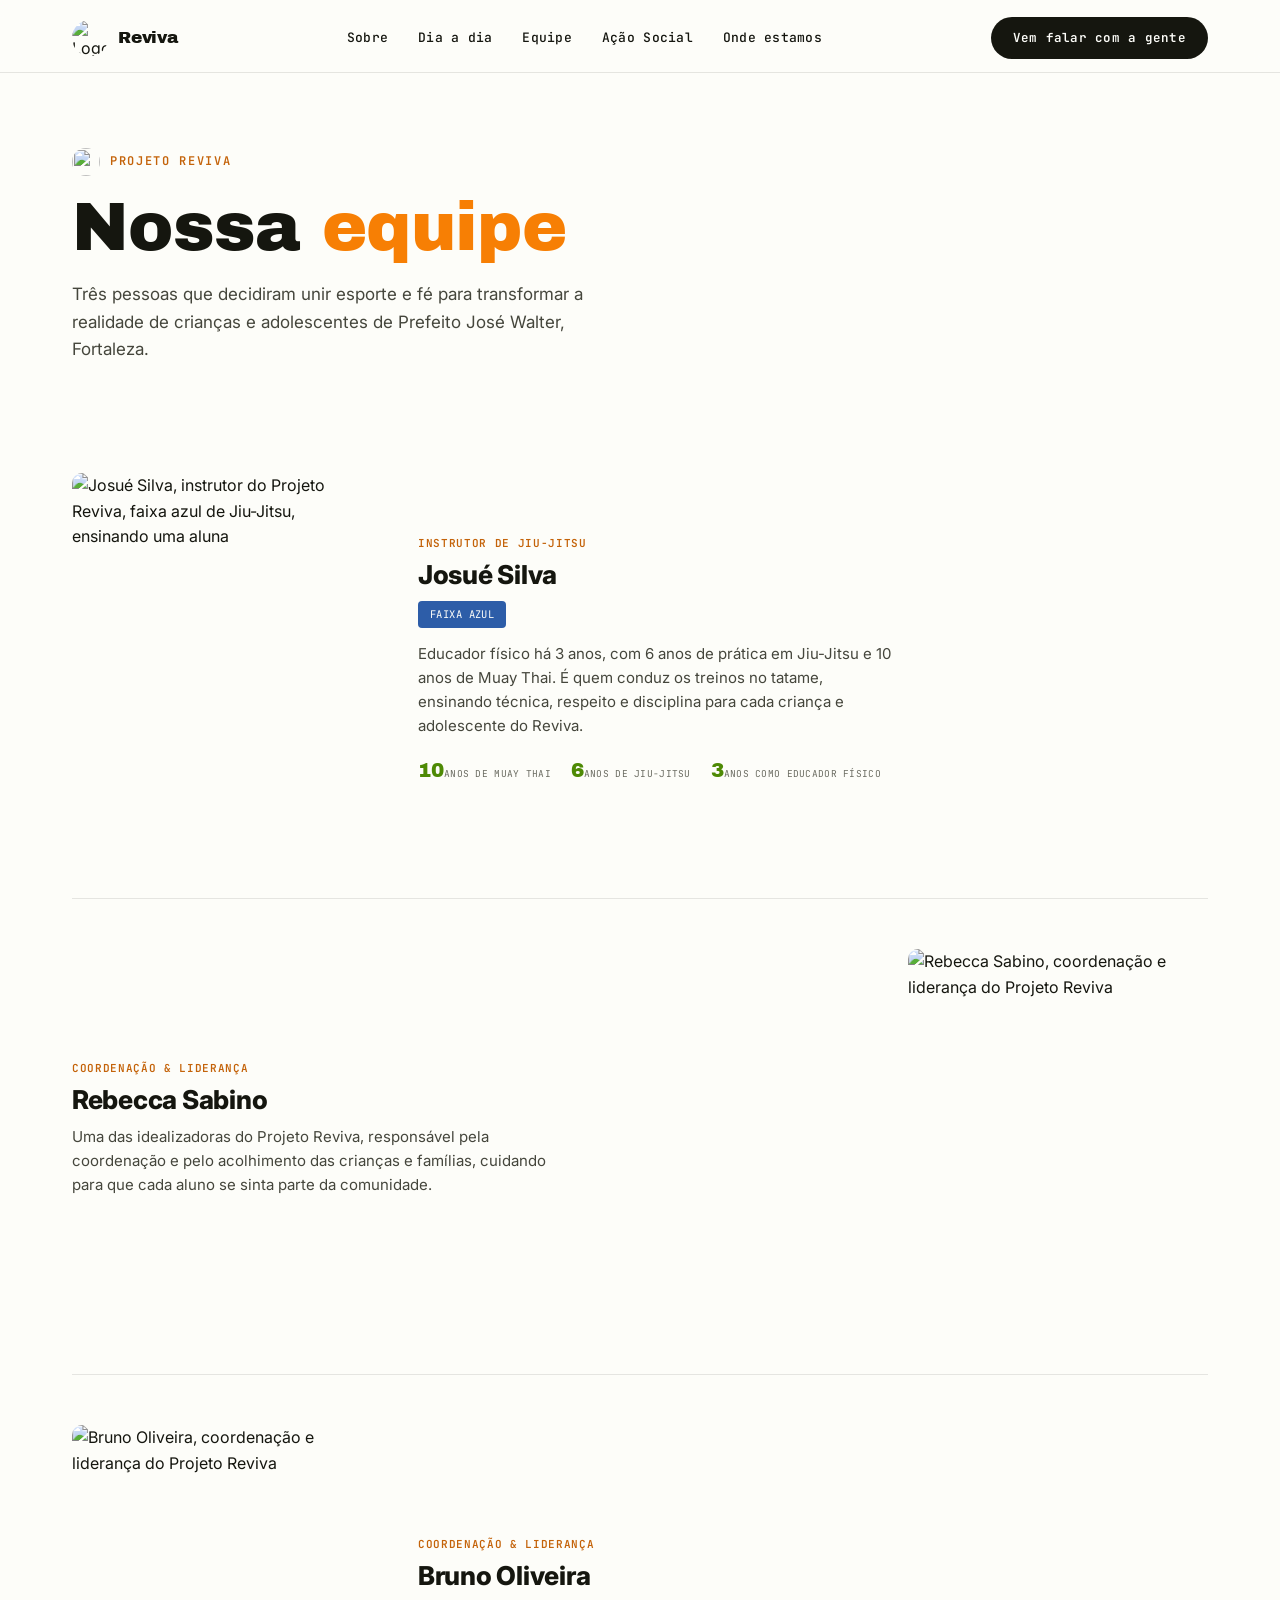
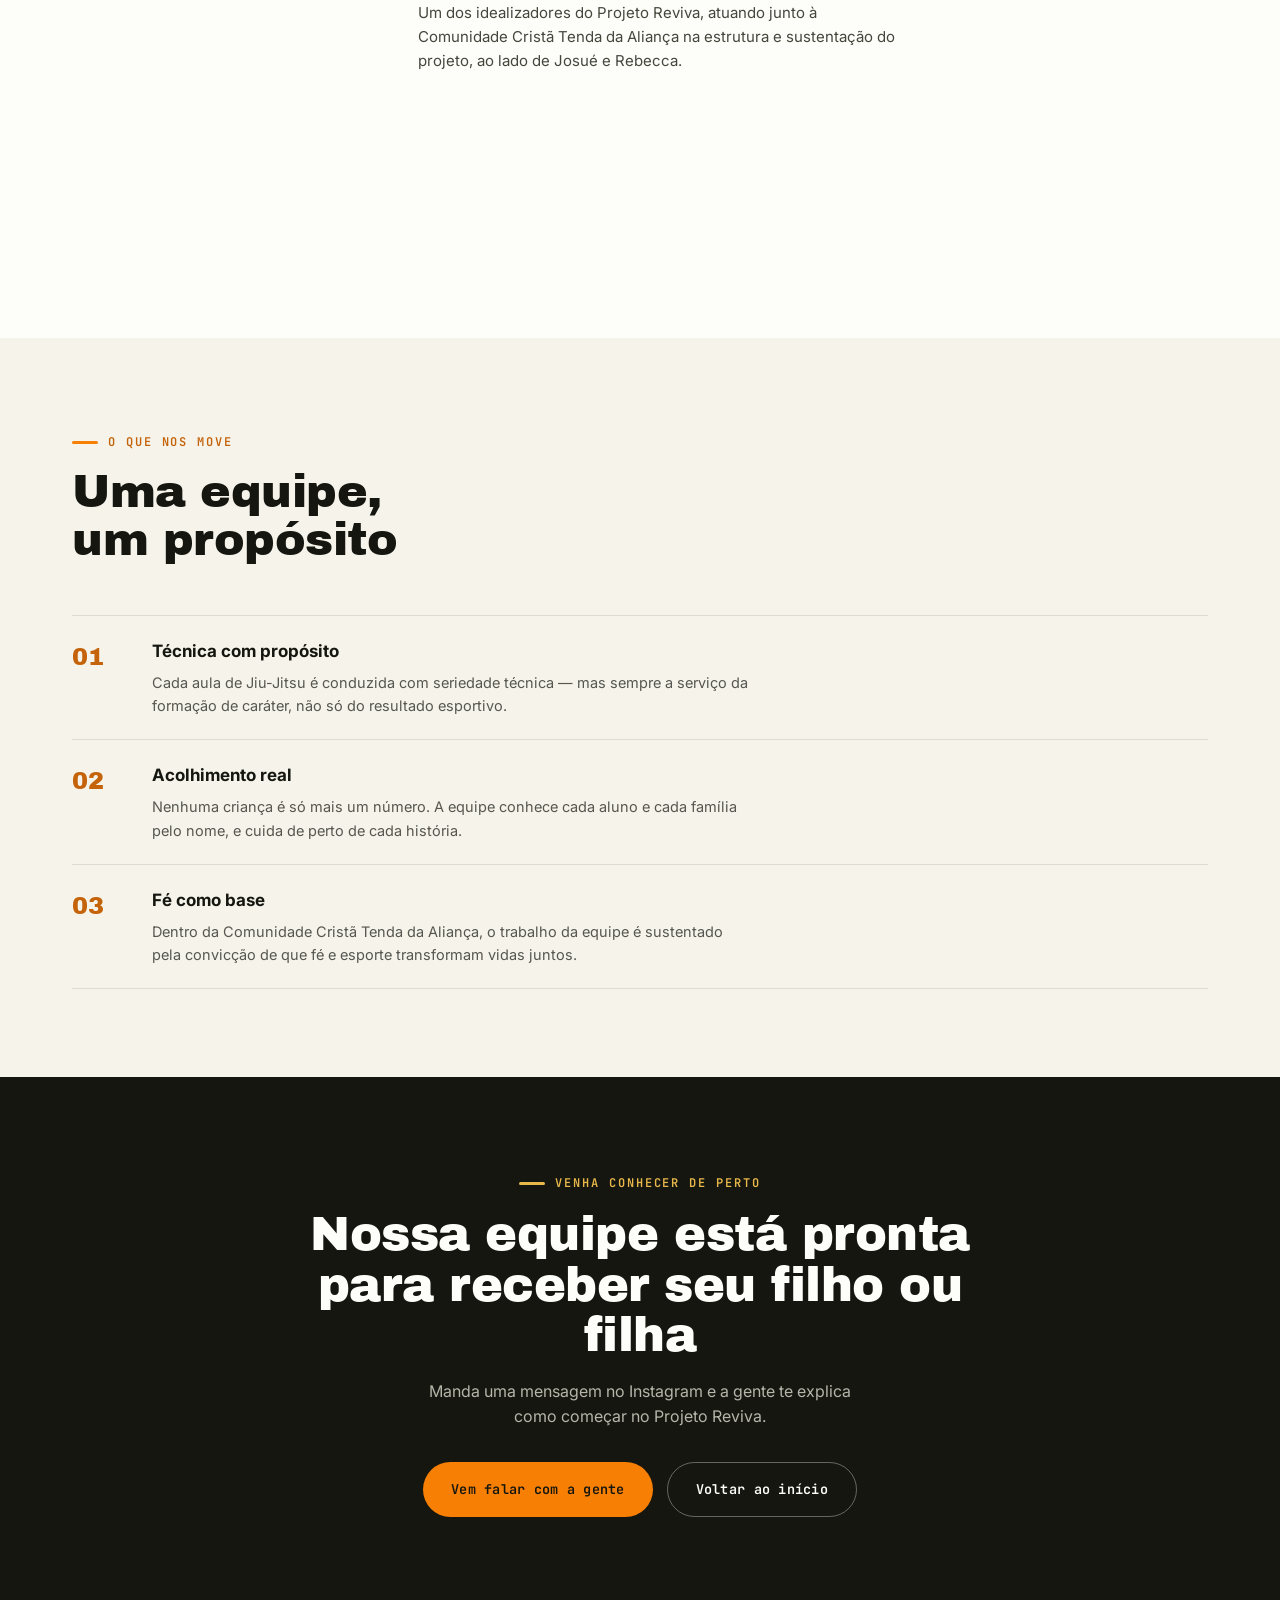
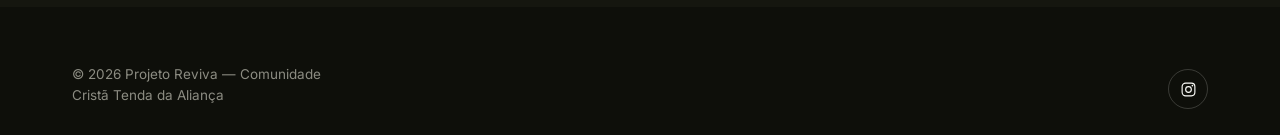
==== equipe.html @ ad14e655 "Projeto Reviva - Primeiro commit do projeto." ====
<!DOCTYPE html>
<html lang="pt-BR">
<head>
<meta charset="UTF-8">
<meta name="viewport" content="width=device-width, initial-scale=1.0">
<title>Nossa Equipe — Projeto Reviva</title>
<meta name="description" content="Conheça quem lidera o Projeto Reviva: Josué Silva, Rebecca Sabino e Bruno Oliveira, formando crianças e adolescentes através do Jiu-Jitsu e da fé em Fortaleza.">

<meta property="og:type" content="website">
<meta property="og:title" content="Nossa Equipe — Projeto Reviva">
<meta property="og:description" content="Conheça quem lidera o Projeto Reviva em Fortaleza.">
<meta property="og:image" content="img/lideres-conversando.jpg">
<meta property="og:locale" content="pt_BR">
<meta name="twitter:card" content="summary_large_image">
<meta name="twitter:title" content="Nossa Equipe — Projeto Reviva">
<meta name="twitter:image" content="img/lideres-conversando.jpg">

<link rel="icon" type="image/png" href="img/logo-reviva-small.png">
<link rel="canonical" href="https://projetoreviva.vercel.app/equipe.html">
<link rel="preconnect" href="https://fonts.googleapis.com">
<link rel="preconnect" href="https://fonts.gstatic.com" crossorigin>
<link href="https://fonts.googleapis.com/css2?family=Archivo+Black&family=Inter:wght@400;500;600;700;800;900&family=JetBrains+Mono:wght@400;500;600&display=swap" rel="stylesheet">
<link rel="stylesheet" href="style.css">
<link rel="stylesheet" href="equipe.css">
</head>
<body>

<div class="belt-progress" id="beltProgress"></div>

<header>
  <div class="header-inner wrap">
    <div class="logo">
      <img src="img/logo-reviva-small.png" alt="Logo Projeto Reviva">
      <span class="logo-text">Reviva</span>
    </div>
    <nav class="desktop-nav">
      <a href="index.html#sobre">Sobre</a>
      <a href="index.html#dia-a-dia">Dia a dia</a>
      <a href="equipe.html">Equipe</a>
      <a href="index.html#acao-social">Ação Social</a>
      <a href="index.html#local">Onde estamos</a>
    </nav>
    <a class="header-cta desktop-only" href="https://www.instagram.com/projetorevivaoficial" target="_blank" rel="noopener">Vem falar com a gente</a>
    <button class="menu-toggle" id="menuToggle" aria-label="Abrir menu" aria-expanded="false" aria-controls="mobileMenu">
      <svg class="icon-open" viewBox="0 0 24 24" fill="none"><path d="M4 7h16M4 12h16M4 17h16" stroke="#15160F" stroke-width="2" stroke-linecap="round"/></svg>
      <svg class="icon-close" viewBox="0 0 24 24" fill="none"><path d="M6 6l12 12M18 6L6 18" stroke="#15160F" stroke-width="2" stroke-linecap="round"/></svg>
    </button>
  </div>
</header>

<div class="mobile-menu" id="mobileMenu">
  <nav>
    <a href="index.html#sobre" class="mm-link">Sobre</a>
    <a href="index.html#dia-a-dia" class="mm-link">Dia a dia</a>
    <a href="equipe.html" class="mm-link">Equipe</a>
    <a href="index.html#acao-social" class="mm-link">Ação Social</a>
    <a href="index.html#local" class="mm-link">Onde estamos</a>
  </nav>
  <a href="https://www.instagram.com/projetorevivaoficial" target="_blank" rel="noopener" class="btn btn-primary">Vem falar com a gente</a>
  <p class="mobile-menu-footer mt-32">Comunidade Cristã Tenda da Aliança<br>Fortaleza · CE</p>
</div>

<a href="https://www.instagram.com/projetorevivaoficial" target="_blank" rel="noopener" class="floating-cta" id="floatingCta">
  Fala com a gente →
</a>

<main>

  <section class="hero">
    <div class="wrap">
      <div class="hero-inner reveal">
        <div class="hero-kicker">
          <img src="img/logo-reviva-small.png" alt="">
          <span>Projeto Reviva</span>
        </div>
        <h1 class="hero-title">Nossa <span class="accent">equipe</span></h1>
        <p class="hero-sub">Três pessoas que decidiram unir esporte e fé para transformar a realidade de crianças e adolescentes de Prefeito José Walter, Fortaleza.</p>
      </div>
    </div>
  </section>

  <section class="pt-0">
    <div class="wrap">

      <div class="lider reveal">
        <div class="lider-photo">
          <picture><source srcset="img/foto-tecnica.webp" type="image/webp"><img src="img/foto-tecnica.jpg" alt="Josué Silva, instrutor do Projeto Reviva, faixa azul de Jiu-Jitsu, ensinando uma aluna"></picture>
        </div>
        <div>
          <div class="lider-role">Instrutor de Jiu-Jitsu</div>
          <h3 class="lider-name">Josué Silva</h3>
          <span class="lider-belt">Faixa Azul</span>
          <p class="bio">Educador físico há 3 anos, com 6 anos de prática em Jiu-Jitsu e 10 anos de Muay Thai. É quem conduz os treinos no tatame, ensinando técnica, respeito e disciplina para cada criança e adolescente do Reviva.</p>
          <div class="lider-facts">
            <div class="lider-fact"><span class="n">10</span><span class="l">Anos de Muay Thai</span></div>
            <div class="lider-fact"><span class="n">6</span><span class="l">Anos de Jiu-Jitsu</span></div>
            <div class="lider-fact"><span class="n">3</span><span class="l">Anos como educador físico</span></div>
          </div>
        </div>
      </div>

      <div class="lider reveal">
        <div class="lider-photo">
          <picture><source srcset="img/rebecca-sabino.webp" type="image/webp"><img src="img/rebecca-sabino.jpg" alt="Rebecca Sabino, coordenação e liderança do Projeto Reviva"></picture>
        </div>
        <div>
          <div class="lider-role">Coordenação &amp; Liderança</div>
          <h3 class="lider-name">Rebecca Sabino</h3>
          <p class="bio">Uma das idealizadoras do Projeto Reviva, responsável pela coordenação e pelo acolhimento das crianças e famílias, cuidando para que cada aluno se sinta parte da comunidade.</p>
        </div>
      </div>

      <div class="lider reveal">
        <div class="lider-photo">
          <picture><source srcset="img/bruno-oliveira.webp" type="image/webp"><img src="img/bruno-oliveira.jpg" alt="Bruno Oliveira, coordenação e liderança do Projeto Reviva"></picture>
        </div>
        <div>
          <div class="lider-role">Coordenação &amp; Liderança</div>
          <h3 class="lider-name">Bruno Oliveira</h3>
          <p class="bio">Um dos idealizadores do Projeto Reviva, atuando junto à Comunidade Cristã Tenda da Aliança na estrutura e sustentação do projeto, ao lado de Josué e Rebecca.</p>
        </div>
      </div>

    </div>
  </section>

  <section class="valores">
    <div class="wrap">
      <div class="section-head reveal">
        <span class="eyebrow">O que nos move</span>
        <h2 class="section-title">Uma equipe,<br>um propósito</h2>
      </div>
      <div class="valores-grid reveal">
        <div class="valor-row">
          <div class="num">01</div>
          <div><h4>Técnica com propósito</h4><p>Cada aula de Jiu-Jitsu é conduzida com seriedade técnica — mas sempre a serviço da formação de caráter, não só do resultado esportivo.</p></div>
        </div>
        <div class="valor-row">
          <div class="num">02</div>
          <div><h4>Acolhimento real</h4><p>Nenhuma criança é só mais um número. A equipe conhece cada aluno e cada família pelo nome, e cuida de perto de cada história.</p></div>
        </div>
        <div class="valor-row">
          <div class="num">03</div>
          <div><h4>Fé como base</h4><p>Dentro da Comunidade Cristã Tenda da Aliança, o trabalho da equipe é sustentado pela convicção de que fé e esporte transformam vidas juntos.</p></div>
        </div>
      </div>
    </div>
  </section>

  <section class="cta-final">
    <div class="wrap">
      <span class="eyebrow on-dark">Venha conhecer de perto</span>
      <h2>Nossa equipe está pronta para receber seu filho ou filha</h2>
      <p class="sub">Manda uma mensagem no Instagram e a gente te explica como começar no Projeto Reviva.</p>
      <div class="cta-final-actions">
        <a href="https://www.instagram.com/projetorevivaoficial" target="_blank" rel="noopener" class="btn btn-primary">Vem falar com a gente</a>
        <a href="index.html" class="btn btn-outline-light">Voltar ao início</a>
      </div>
    </div>
  </section>

</main>

<footer>
  <div class="wrap footer-inner">
    <p class="desc">© 2026 Projeto Reviva — Comunidade Cristã Tenda da Aliança</p>
    <div class="social-row">
      <a href="https://www.instagram.com/projetorevivaoficial" target="_blank" rel="noopener" aria-label="Instagram do Projeto Reviva">
        <svg viewBox="0 0 24 24" fill="none"><rect x="3" y="3" width="18" height="18" rx="5" stroke="#FDFDF9" stroke-width="1.6"/><circle cx="12" cy="12" r="4" stroke="#FDFDF9" stroke-width="1.6"/><circle cx="17.5" cy="6.5" r="1.2" fill="#FDFDF9"/></svg>
      </a>
    </div>
  </div>
</footer>

<script src="app.js"></script>
</body>
</html>
---- style.css ----
/* ===================================================================
   Projeto Reviva — Stylesheet compartilhado
   Usado por: index.html, equipe.html
   =================================================================== */

:root {
  --ink: #15160F;
  --ink-soft: #2A2B23;
  --paper: #FDFDF9;
  --paper-warm: #F6F3EA;
  --orange: #F77F04;
  --orange-deep: #C4630A;
  --green: #78BF0A;
  --green-deep: #4E8A05;
  --gold: #E8B84B;
  --line: rgba(21,22,15,0.1);

  --display: 'Archivo Black', 'Inter', sans-serif;
  --body: 'Inter', -apple-system, sans-serif;
  --mono: 'JetBrains Mono', monospace;
}

* { margin: 0; padding: 0; box-sizing: border-box; }
html { scroll-behavior: smooth; }
body {
  background: var(--paper);
  color: var(--ink);
  font-family: var(--body);
  line-height: 1.6;
  overflow-x: hidden;
  -webkit-font-smoothing: antialiased;
}
img, svg, picture { display: block; max-width: 100%; }
picture img { width: 100%; height: 100%; }
a { color: inherit; text-decoration: none; }
.wrap { max-width: 1200px; margin: 0 auto; padding: 0 32px; }
@media (max-width: 640px) { .wrap { padding: 0 20px; } }
@media (prefers-reduced-motion: reduce) { * { animation: none !important; transition: none !important; } }
body.menu-open { overflow: hidden; }

::selection { background: var(--orange); color: var(--paper); }

.eyebrow {
  font-family: var(--mono); font-size: 12px; letter-spacing: 0.16em; text-transform: uppercase;
  color: var(--orange-deep); font-weight: 600; display: inline-flex; align-items: center; gap: 10px;
}
.eyebrow::before { content: ''; width: 26px; height: 3px; background: var(--orange); display: inline-block; border-radius: 2px; }
.eyebrow.on-dark { color: var(--gold); }
.eyebrow.on-dark::before { background: var(--gold); }

h1, h2, h3 { font-family: var(--display); font-weight: 400; letter-spacing: -0.01em; line-height: 1.05; }

/* ================= FAIXA PROGRESS BAR (signature) ================= */
.belt-progress {
  position: fixed; top: 0; left: 0; height: 4px; z-index: 200;
  background: linear-gradient(90deg, #EDEDE8 0%, #9C9C94 20%, var(--gold) 45%, var(--orange) 70%, var(--green) 100%);
  width: 100%;
  transform-origin: left;
  transform: scaleX(0);
}

/* ================= HEADER ================= */
header {
  position: fixed; top: 4px; left: 0; right: 0; z-index: 100;
  background: rgba(253, 253, 249, 0.85);
  backdrop-filter: blur(12px) saturate(1.4);
  border-bottom: 1px solid var(--line);
}
.header-inner { max-width: 1200px; margin: 0 auto; padding: 13px 32px; display: flex; align-items: center; justify-content: space-between; }
@media (max-width: 640px) { .header-inner { padding: 12px 20px; } }
.logo { display: flex; align-items: center; gap: 10px; }
.logo img { width: 36px; height: 36px; border-radius: 50%; }
.logo-text { font-family: var(--display); font-size: 17px; letter-spacing: -0.01em; }
nav.desktop-nav { display: flex; gap: 30px; font-family: var(--mono); font-size: 13px; letter-spacing: 0.02em; }
nav.desktop-nav a { position: relative; padding: 4px 0; font-weight: 500; }
nav.desktop-nav a::after { content: ''; position: absolute; bottom: 0; left: 0; width: 0%; height: 2px; background: var(--orange); transition: width 0.25s ease; }
nav.desktop-nav a:hover::after { width: 100%; }
.header-cta {
  background: var(--ink); color: var(--paper); padding: 11px 22px; border-radius: 100px;
  font-family: var(--mono); font-size: 12.5px; font-weight: 600; letter-spacing: 0.02em;
  transition: background 0.25s ease, transform 0.2s ease;
}
.header-cta:hover { background: var(--orange); transform: translateY(-1px); }

.menu-toggle {
  display: none; width: 44px; height: 44px; border-radius: 50%; border: 1px solid var(--line);
  background: var(--paper); align-items: center; justify-content: center; cursor: pointer; flex-shrink: 0;
}
.menu-toggle svg { width: 20px; height: 20px; }
.menu-toggle .icon-close { display: none; }
body.menu-open .menu-toggle .icon-open { display: none; }
body.menu-open .menu-toggle .icon-close { display: block; }

@media (max-width: 860px) {
  nav.desktop-nav { display: none; }
  .header-cta.desktop-only { display: none; }
  .menu-toggle { display: flex; }
}

/* ---- mobile menu overlay ---- */
.mobile-menu {
  position: fixed; inset: 0; z-index: 90; background: var(--ink);
  display: flex; flex-direction: column; justify-content: center;
  padding: 32px; transform: translateY(-100%); transition: transform 0.35s cubic-bezier(.16,1,.3,1);
  overflow-y: auto;
}
body.menu-open .mobile-menu { transform: translateY(0); }
.mobile-menu nav { display: flex; flex-direction: column; gap: 4px; margin-bottom: 32px; }
.mobile-menu nav a {
  font-family: var(--display); font-size: clamp(26px, 8vw, 34px); color: var(--paper); padding: 10px 0;
  border-bottom: 1px solid rgba(253,253,249,0.1);
}
.mobile-menu .header-cta { display: inline-flex; width: fit-content; }
.mobile-menu-footer { font-family: var(--mono); font-size: 12px; color: #8C8C82; }

/* ================= BUTTONS ================= */
.btn {
  display: inline-flex; align-items: center; gap: 10px; padding: 16px 28px; border-radius: 100px;
  font-family: var(--mono); font-size: 13.5px; font-weight: 600; letter-spacing: 0.02em;
  cursor: pointer; border: none; transition: background 0.15s ease, opacity 0.15s ease;
  white-space: nowrap; min-height: 48px;
}
.btn-primary { background: var(--orange); color: var(--ink); }
.btn-primary:hover { opacity: 0.88; }
.btn-outline-light { background: transparent; color: var(--paper); border: 1.5px solid rgba(253,253,249,0.35); }
.btn-outline-light:hover { background: rgba(253,253,249,0.08); border-color: rgba(253,253,249,0.55); }
.btn-outline-dark { background: transparent; color: var(--ink); border: 1.5px solid rgba(21,22,15,0.3); }
.btn-outline-dark:hover { background: var(--ink); color: var(--paper); }
.btn-solid-dark { background: var(--ink); color: var(--paper); }
.btn-solid-dark:hover { opacity: 0.88; }

/* ================= SECTIONS (shared rhythm) ================= */
section { padding: 88px 0; position: relative; }
@media (max-width: 640px) { section { padding: 64px 0; } }
.section-head { max-width: 620px; margin-bottom: 50px; }
@media (max-width: 640px) { .section-head { margin-bottom: 36px; } }
.section-title { font-size: clamp(28px, 3.8vw, 46px); margin-top: 16px; color: var(--ink); }

/* ================= FOOTER ================= */
footer { background: #0E0F0A; color: var(--paper); padding: 54px 0 26px; }
.footer-top { display: grid; grid-template-columns: 1.3fr 1fr 1fr; gap: 42px; padding-bottom: 36px; border-bottom: 1px solid rgba(253,253,249,0.1); }
.footer-logo { display: flex; align-items: center; gap: 10px; margin-bottom: 14px; }
.footer-logo img { width: 32px; height: 32px; border-radius: 50%; }
.footer-logo span { font-family: var(--display); font-size: 17px; }
footer .desc { font-size: 13.5px; color: #8C8C82; max-width: 280px; line-height: 1.6; }
.footer-col h5 { font-family: var(--mono); font-size: 10.5px; letter-spacing: 0.05em; text-transform: uppercase; color: var(--gold); margin-bottom: 14px; }
.footer-col a, .footer-col p { display: block; font-size: 13.5px; color: #C4C4B8; margin-bottom: 9px; transition: color 0.2s ease; }
.footer-col a:hover { color: var(--orange); }
.social-row { display: flex; gap: 10px; margin-top: 8px; }
.social-row a { width: 40px; height: 40px; border-radius: 50%; border: 1px solid rgba(253,253,249,0.18); display: flex; align-items: center; justify-content: center; transition: background 0.2s ease, border-color 0.2s ease; }
.social-row a:hover { background: var(--orange); border-color: var(--orange); }
.social-row svg { width: 17px; height: 17px; }
.footer-bottom { padding-top: 22px; display: flex; justify-content: space-between; flex-wrap: wrap; gap: 10px; font-family: var(--mono); font-size: 11px; color: #5f5f56; }
.footer-inner { display: flex; justify-content: space-between; align-items: center; flex-wrap: wrap; gap: 16px; }
@media (max-width: 760px) { .footer-top { grid-template-columns: 1fr; gap: 26px; } }

/* ================= FLOATING MOBILE CTA (item 12) ================= */
.floating-cta {
  position: fixed; left: 16px; right: 16px; bottom: 16px; z-index: 80;
  display: none; align-items: center; justify-content: center; gap: 8px;
  background: var(--orange); color: var(--ink); padding: 15px 20px; border-radius: 100px;
  font-family: var(--mono); font-size: 13.5px; font-weight: 700; letter-spacing: 0.02em;
  box-shadow: 0 4px 14px rgba(0,0,0,0.18);
  transform: translateY(120%); transition: transform 0.3s ease;
}
.floating-cta.visible { transform: translateY(0); }
@media (max-width: 860px) { .floating-cta { display: flex; } }
body.menu-open .floating-cta { display: none; }

/* ================= SCROLL REVEAL ================= */
.reveal { opacity: 0; transform: translateY(24px); transition: opacity 0.7s cubic-bezier(.16,1,.3,1), transform 0.7s cubic-bezier(.16,1,.3,1); }
.reveal.in { opacity: 1; transform: translateY(0); }

a:focus-visible, button:focus-visible, [role="button"]:focus-visible { outline: 3px solid var(--green); outline-offset: 3px; }

/* ================= UTILITY CLASSES (substituem estilos inline) ================= */
.mt-32 { margin-top: 32px; }
.mb-36 { margin-bottom: 36px; }
.mb-30 { margin-bottom: 30px; }
.pt-0 { padding-top: 0; }
.text-paper { color: var(--paper); }

@media (max-width: 860px) {
  .instrutor-link, .carousel-btn, .menu-toggle { min-height: 44px; }
}
---- equipe.css ----
.hero { position: relative; padding: 148px 0 60px; }
  @media (max-width: 640px) { .hero { padding: 122px 0 44px; } }
  .hero-kicker { display: flex; align-items: center; gap: 10px; margin-bottom: 16px; }
  .hero-kicker img { width: 28px; height: 28px; border-radius: 50%; }
  .hero-kicker span { font-family: var(--mono); font-size: 12px; letter-spacing: 0.14em; text-transform: uppercase; color: var(--orange-deep); font-weight: 600; }
  .hero-inner { max-width: 720px; }
  .hero-title { font-size: clamp(36px, 6vw, 68px); margin: 0 0 18px; color: var(--ink); }
  .hero-title .accent { color: var(--orange); }
  .hero-sub { font-size: 17px; max-width: 560px; color: #45463C; }

  .lider { display: grid; grid-template-columns: 300px 1fr; gap: 46px; align-items: center; padding: 50px 0; border-bottom: 1px solid var(--line); }
  .lider:last-child { border-bottom: none; }
  .lider:nth-child(even) { grid-template-columns: 1fr 300px; }
  .lider:nth-child(even) .lider-photo { order: 2; }
  .lider-photo { border-radius: 10px; overflow: hidden; aspect-ratio: 4/5; }
  .lider-photo img { width: 100%; height: 100%; object-fit: cover; }

  .lider-role { font-family: var(--mono); font-size: 11px; letter-spacing: 0.06em; text-transform: uppercase; color: var(--orange-deep); font-weight: 600; margin-bottom: 8px; }
  .lider-name { font-family: var(--body); font-weight: 800; font-size: 26px; color: var(--ink); margin-bottom: 12px; }
  .lider-belt { display: inline-block; font-family: var(--mono); font-size: 10.5px; letter-spacing: 0.04em; text-transform: uppercase; padding: 5px 12px; border-radius: 4px; background: #2D5DA8; color: var(--paper); margin-bottom: 14px; }
  .lider p.bio { font-size: 15px; color: #45463C; margin-bottom: 16px; max-width: 480px; }
  .lider-facts { display: flex; gap: 20px; flex-wrap: wrap; }
  .lider-fact .n { font-family: var(--display); font-size: 20px; color: var(--green-deep); }
  .lider-fact .l { font-family: var(--mono); font-size: 9.5px; letter-spacing: 0.03em; text-transform: uppercase; color: #6b6c62; }

  @media (max-width: 860px) {
    .lider, .lider:nth-child(even) { grid-template-columns: 1fr; gap: 22px; padding: 36px 0; }
    .lider:nth-child(even) .lider-photo { order: -1; }
    .lider-photo { max-width: 300px; margin: 0 auto; }
  }

  .valores { background: var(--paper-warm); }
  .valores-grid { display: flex; flex-direction: column; margin-top: 36px; }
  .valor-row { display: grid; grid-template-columns: 60px 1fr; gap: 20px; padding: 22px 0; border-top: 1px solid var(--line); }
  .valor-row:last-child { border-bottom: 1px solid var(--line); }
  .valor-row .num { font-family: var(--display); font-size: 24px; color: var(--orange-deep); }
  .valor-row h4 { font-family: var(--body); font-weight: 700; font-size: 17px; margin-bottom: 6px; color: var(--ink); }
  .valor-row p { font-size: 14.5px; color: #565750; max-width: 600px; }

  .cta-final { background: var(--ink); color: var(--paper); text-align: center; padding: 90px 0; }
  @media (max-width: 640px) { .cta-final { padding: 60px 0; } }
  .cta-final h2 { font-size: clamp(30px, 5vw, 48px); margin: 16px auto 18px; max-width: 680px; color: var(--paper); }
  .cta-final p.sub { font-size: 16px; max-width: 460px; margin: 0 auto 32px; color: #B5B5AA; }
  .cta-final-actions { display: flex; gap: 14px; justify-content: center; flex-wrap: wrap; }
  @media (max-width: 480px) { .cta-final-actions { flex-direction: column; align-items: stretch; } .cta-final-actions .btn { justify-content: center; } }
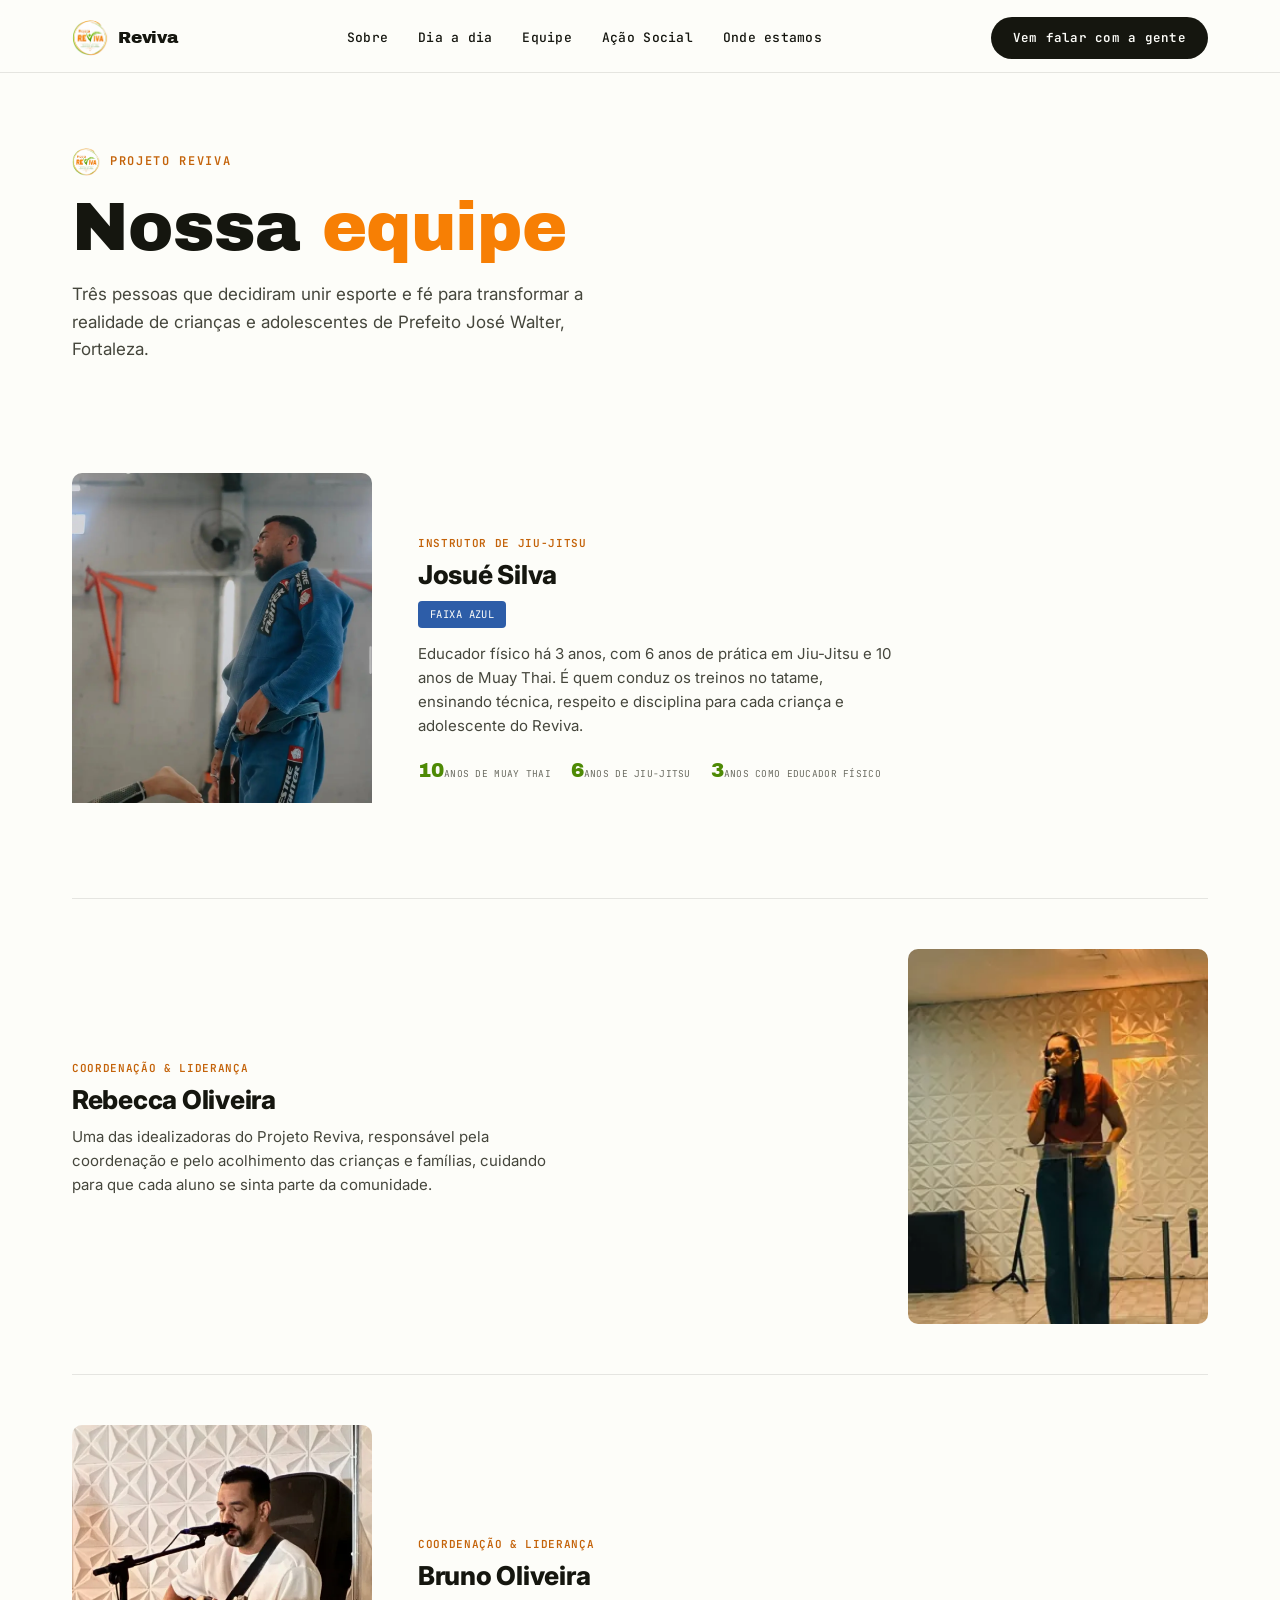
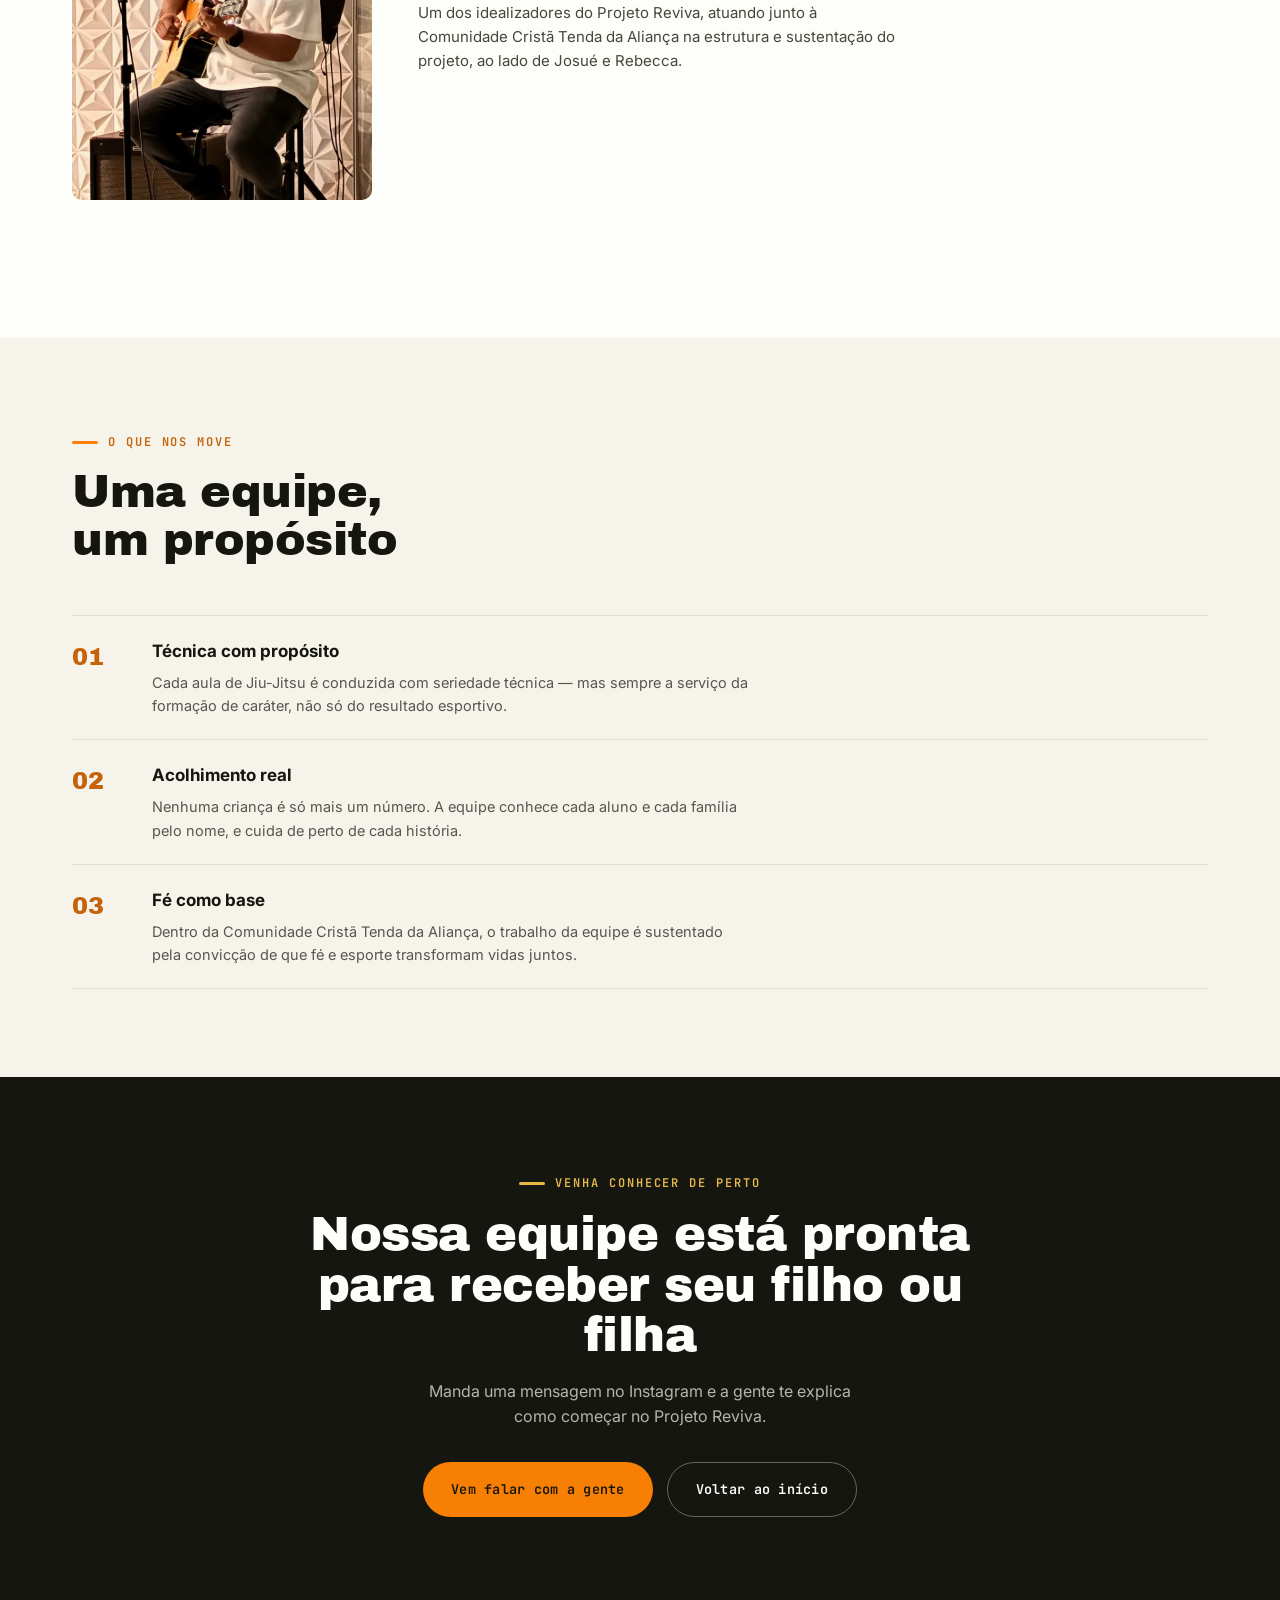
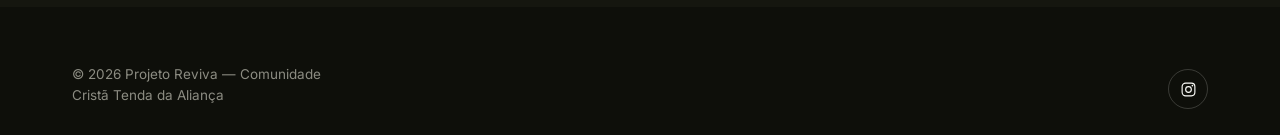
==== commit fac89599: "v6: corrige og:image, botao flutuante iOS, nome Rebecca Oliveira, logo clicavel, grade de colaborado" ====
--- a/equipe.html
+++ b/equipe.html
@@ -2,18 +2,18 @@
 <html lang="pt-BR">
 <head>
 <meta charset="UTF-8">
-<meta name="viewport" content="width=device-width, initial-scale=1.0">
+<meta name="viewport" content="width=device-width, initial-scale=1.0, viewport-fit=cover">
 <title>Nossa Equipe — Projeto Reviva</title>
-<meta name="description" content="Conheça quem lidera o Projeto Reviva: Josué Silva, Rebecca Sabino e Bruno Oliveira, formando crianças e adolescentes através do Jiu-Jitsu e da fé em Fortaleza.">
+<meta name="description" content="Conheça quem lidera o Projeto Reviva: Josué Silva, Rebecca Oliveira e Bruno Oliveira, formando crianças e adolescentes através do Jiu-Jitsu e da fé em Fortaleza.">
 
 <meta property="og:type" content="website">
 <meta property="og:title" content="Nossa Equipe — Projeto Reviva">
 <meta property="og:description" content="Conheça quem lidera o Projeto Reviva em Fortaleza.">
-<meta property="og:image" content="img/lideres-conversando.jpg">
+<meta property="og:image" content="https://projetoreviva.vercel.app/img/lideres-conversando.jpg">
 <meta property="og:locale" content="pt_BR">
 <meta name="twitter:card" content="summary_large_image">
 <meta name="twitter:title" content="Nossa Equipe — Projeto Reviva">
-<meta name="twitter:image" content="img/lideres-conversando.jpg">
+<meta name="twitter:image" content="https://projetoreviva.vercel.app/img/lideres-conversando.jpg">
 
 <link rel="icon" type="image/png" href="img/logo-reviva-small.png">
 <link rel="canonical" href="https://projetoreviva.vercel.app/equipe.html">
@@ -29,10 +29,10 @@
 
 <header>
   <div class="header-inner wrap">
-    <div class="logo">
+    <a href="index.html" class="logo" aria-label="Página inicial do Projeto Reviva">
       <img src="img/logo-reviva-small.png" alt="Logo Projeto Reviva">
       <span class="logo-text">Reviva</span>
-    </div>
+    </a>
     <nav class="desktop-nav">
       <a href="index.html#sobre">Sobre</a>
       <a href="index.html#dia-a-dia">Dia a dia</a>
@@ -84,7 +84,7 @@
 
       <div class="lider reveal">
         <div class="lider-photo">
-          <picture><source srcset="img/foto-tecnica.webp" type="image/webp"><img src="img/foto-tecnica.jpg" alt="Josué Silva, instrutor do Projeto Reviva, faixa azul de Jiu-Jitsu, ensinando uma aluna"></picture>
+          <picture><source srcset="img/foto-josue-individual.webp" type="image/webp"><img src="img/foto-josue-individual.jpg" alt="Josué Silva, instrutor do Projeto Reviva, faixa azul de Jiu-Jitsu"></picture>
         </div>
         <div>
           <div class="lider-role">Instrutor de Jiu-Jitsu</div>
@@ -101,11 +101,11 @@
 
       <div class="lider reveal">
         <div class="lider-photo">
-          <picture><source srcset="img/rebecca-sabino.webp" type="image/webp"><img src="img/rebecca-sabino.jpg" alt="Rebecca Sabino, coordenação e liderança do Projeto Reviva"></picture>
+          <picture><source srcset="img/rebecca-sabino.webp" type="image/webp"><img src="img/rebecca-sabino.jpg" alt="Rebecca Oliveira, coordenação e liderança do Projeto Reviva"></picture>
         </div>
         <div>
           <div class="lider-role">Coordenação &amp; Liderança</div>
-          <h3 class="lider-name">Rebecca Sabino</h3>
+          <h3 class="lider-name">Rebecca Oliveira</h3>
           <p class="bio">Uma das idealizadoras do Projeto Reviva, responsável pela coordenação e pelo acolhimento das crianças e famílias, cuidando para que cada aluno se sinta parte da comunidade.</p>
         </div>
       </div>
--- a/style.css
+++ b/style.css
@@ -156,7 +156,10 @@
 
 /* ================= FLOATING MOBILE CTA (item 12) ================= */
 .floating-cta {
-  position: fixed; left: 16px; right: 16px; bottom: 16px; z-index: 80;
+  position: fixed; left: 16px; right: 16px;
+  bottom: 16px;
+  bottom: max(16px, env(safe-area-inset-bottom));
+  z-index: 80;
   display: none; align-items: center; justify-content: center; gap: 8px;
   background: var(--orange); color: var(--ink); padding: 15px 20px; border-radius: 100px;
   font-family: var(--mono); font-size: 13.5px; font-weight: 700; letter-spacing: 0.02em;
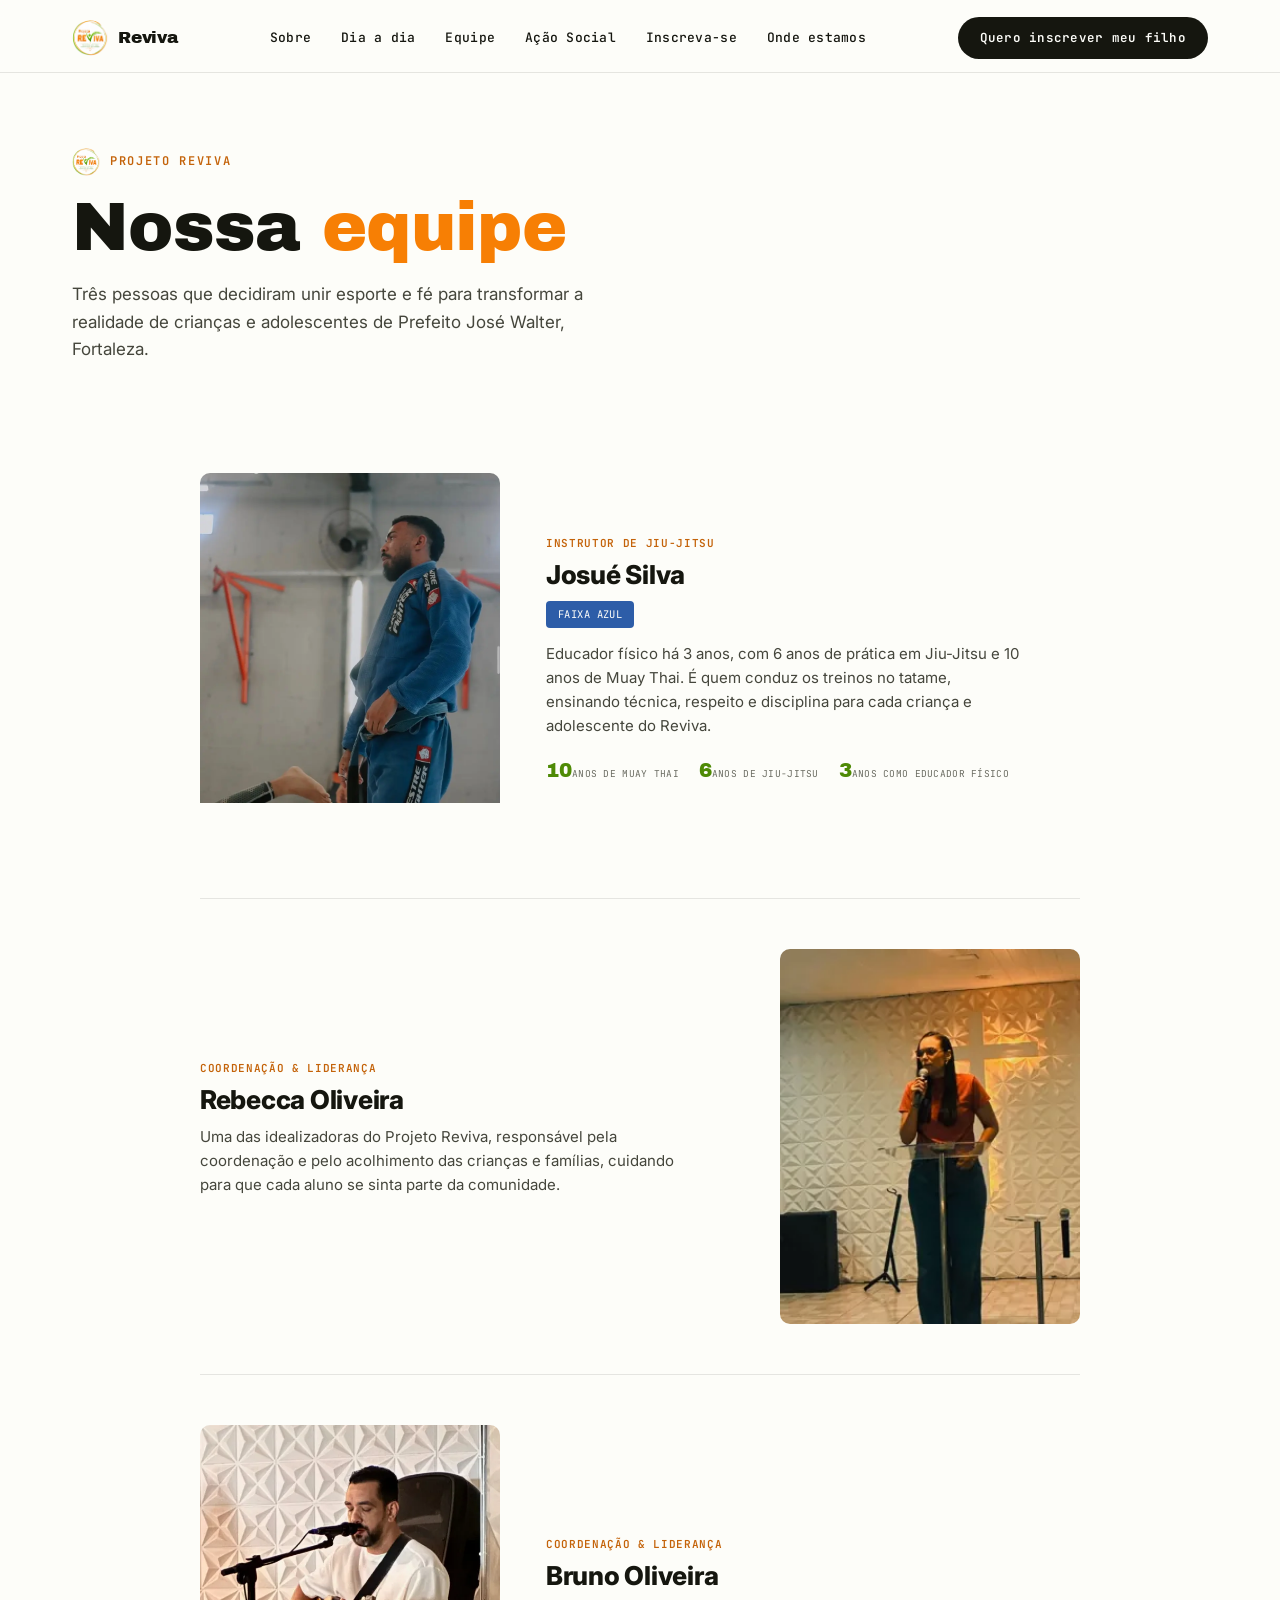
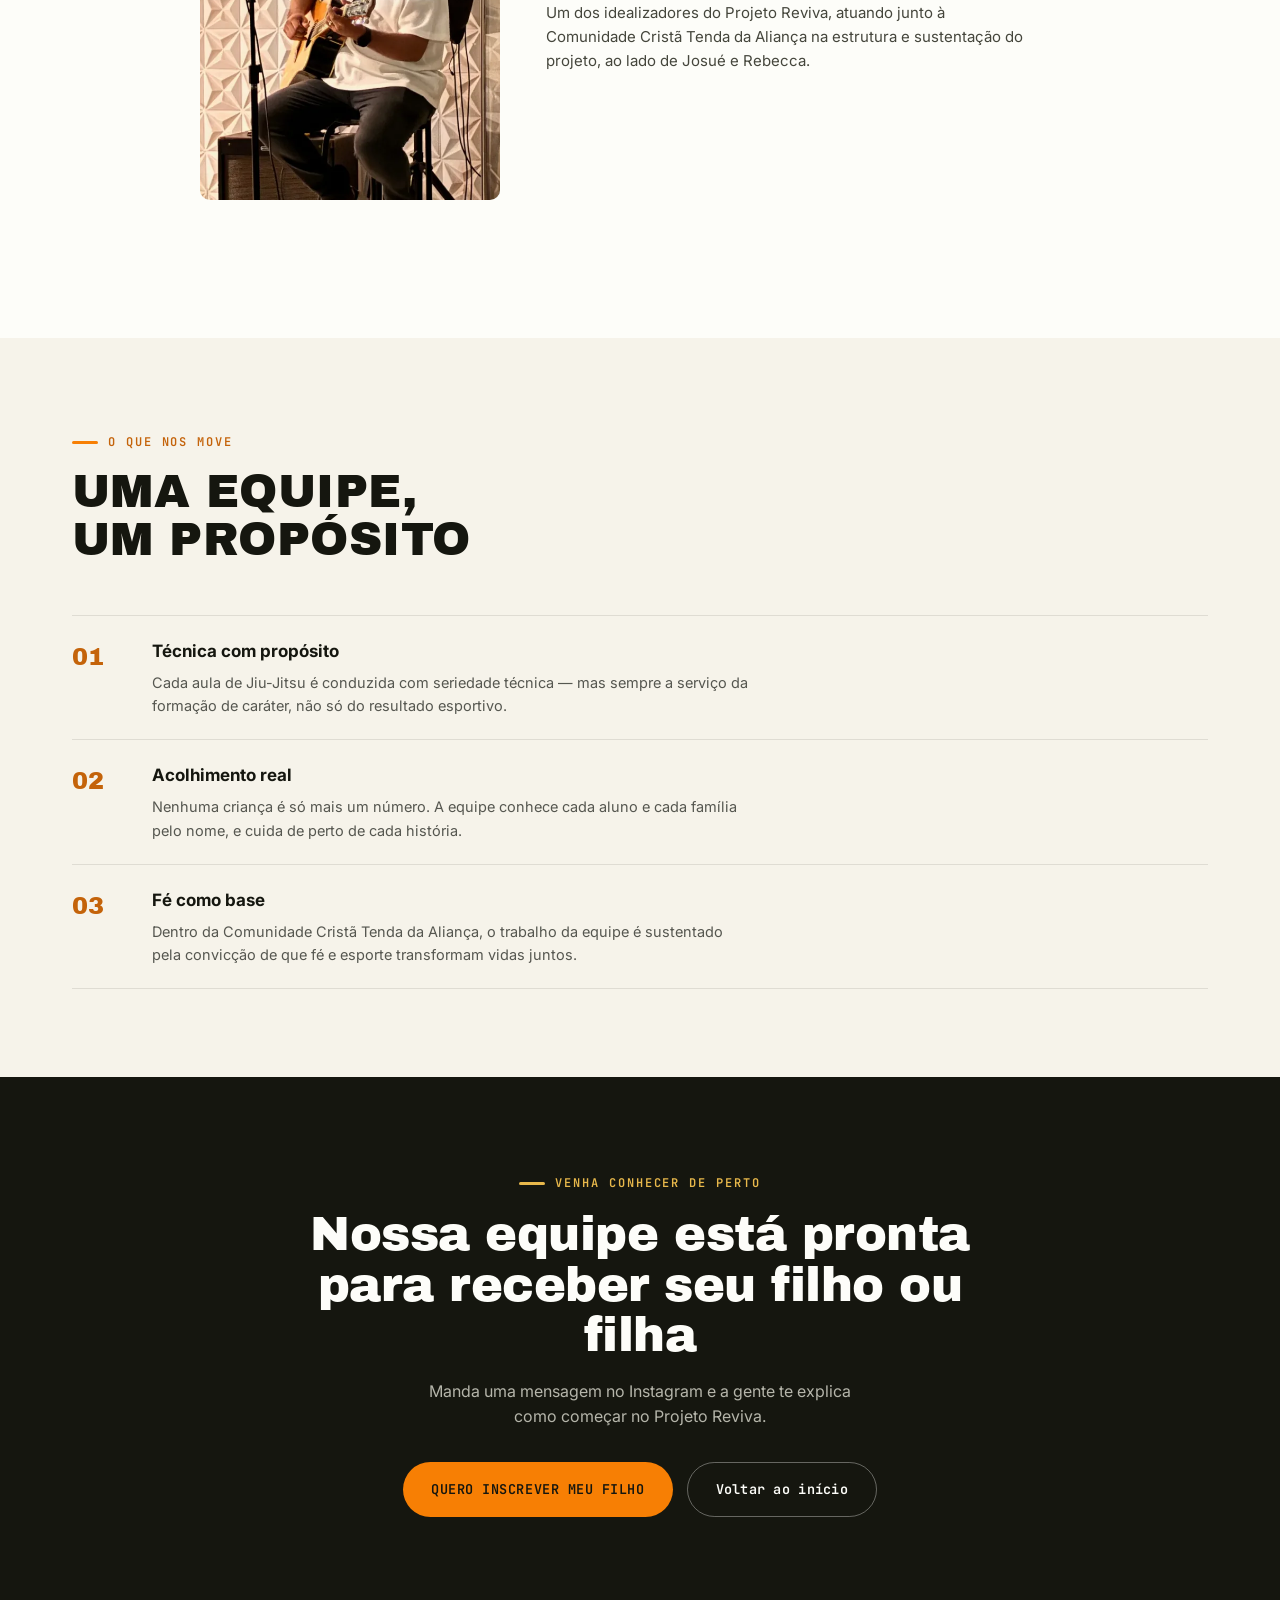
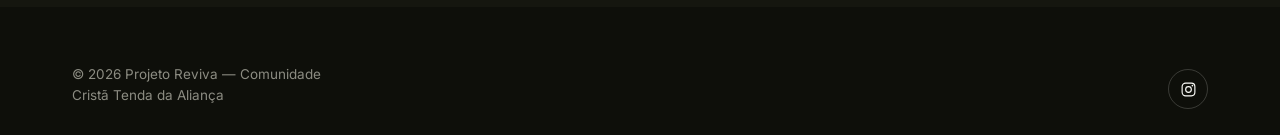
==== commit 442566c2: "v7: formulario de inscricao, painel de colaboradores, CTAs e ajustes visuais" ====
--- a/equipe.html
+++ b/equipe.html
@@ -38,9 +38,10 @@
       <a href="index.html#dia-a-dia">Dia a dia</a>
       <a href="equipe.html">Equipe</a>
       <a href="index.html#acao-social">Ação Social</a>
+      <a href="index.html#inscricao">Inscreva-se</a>
       <a href="index.html#local">Onde estamos</a>
     </nav>
-    <a class="header-cta desktop-only" href="https://www.instagram.com/projetorevivaoficial" target="_blank" rel="noopener">Vem falar com a gente</a>
+    <a class="header-cta desktop-only" href="index.html#inscricao">Quero inscrever meu filho</a>
     <button class="menu-toggle" id="menuToggle" aria-label="Abrir menu" aria-expanded="false" aria-controls="mobileMenu">
       <svg class="icon-open" viewBox="0 0 24 24" fill="none"><path d="M4 7h16M4 12h16M4 17h16" stroke="#15160F" stroke-width="2" stroke-linecap="round"/></svg>
       <svg class="icon-close" viewBox="0 0 24 24" fill="none"><path d="M6 6l12 12M18 6L6 18" stroke="#15160F" stroke-width="2" stroke-linecap="round"/></svg>
@@ -54,14 +55,15 @@
     <a href="index.html#dia-a-dia" class="mm-link">Dia a dia</a>
     <a href="equipe.html" class="mm-link">Equipe</a>
     <a href="index.html#acao-social" class="mm-link">Ação Social</a>
+    <a href="index.html#inscricao" class="mm-link">Inscreva-se</a>
     <a href="index.html#local" class="mm-link">Onde estamos</a>
   </nav>
-  <a href="https://www.instagram.com/projetorevivaoficial" target="_blank" rel="noopener" class="btn btn-primary">Vem falar com a gente</a>
+  <a href="index.html#inscricao" class="btn btn-primary">Quero inscrever meu filho</a>
   <p class="mobile-menu-footer mt-32">Comunidade Cristã Tenda da Aliança<br>Fortaleza · CE</p>
 </div>
 
-<a href="https://www.instagram.com/projetorevivaoficial" target="_blank" rel="noopener" class="floating-cta" id="floatingCta">
-  Fala com a gente →
+<a href="index.html#inscricao" class="floating-cta" id="floatingCta">
+  Inscrever meu filho →
 </a>
 
 <main>
@@ -153,7 +155,7 @@
       <h2>Nossa equipe está pronta para receber seu filho ou filha</h2>
       <p class="sub">Manda uma mensagem no Instagram e a gente te explica como começar no Projeto Reviva.</p>
       <div class="cta-final-actions">
-        <a href="https://www.instagram.com/projetorevivaoficial" target="_blank" rel="noopener" class="btn btn-primary">Vem falar com a gente</a>
+        <a href="index.html#inscricao" class="btn btn-primary">Quero inscrever meu filho</a>
         <a href="index.html" class="btn btn-outline-light">Voltar ao início</a>
       </div>
     </div>
--- a/style.css
+++ b/style.css
@@ -47,6 +47,8 @@
 .eyebrow::before { content: ''; width: 26px; height: 3px; background: var(--orange); display: inline-block; border-radius: 2px; }
 .eyebrow.on-dark { color: var(--gold); }
 .eyebrow.on-dark::before { background: var(--gold); }
+
+.link-inline { color: var(--orange-deep); font-weight: 600; text-decoration: underline; text-underline-offset: 3px; }
 
 h1, h2, h3 { font-family: var(--display); font-weight: 400; letter-spacing: -0.01em; line-height: 1.05; }
 
@@ -122,6 +124,7 @@
 }
 .btn-primary { background: var(--orange); color: var(--ink); }
 .btn-primary:hover { opacity: 0.88; }
+.btn-primary, .btn-solid-dark { text-transform: uppercase; letter-spacing: 0.04em; }
 .btn-outline-light { background: transparent; color: var(--paper); border: 1.5px solid rgba(253,253,249,0.35); }
 .btn-outline-light:hover { background: rgba(253,253,249,0.08); border-color: rgba(253,253,249,0.55); }
 .btn-outline-dark { background: transparent; color: var(--ink); border: 1.5px solid rgba(21,22,15,0.3); }
@@ -134,7 +137,7 @@
 @media (max-width: 640px) { section { padding: 64px 0; } }
 .section-head { max-width: 620px; margin-bottom: 50px; }
 @media (max-width: 640px) { .section-head { margin-bottom: 36px; } }
-.section-title { font-size: clamp(28px, 3.8vw, 46px); margin-top: 16px; color: var(--ink); }
+.section-title { font-size: clamp(28px, 3.8vw, 46px); margin-top: 16px; color: var(--ink); text-transform: uppercase; letter-spacing: 0.01em; }
 
 /* ================= FOOTER ================= */
 footer { background: #0E0F0A; color: var(--paper); padding: 54px 0 26px; }
--- a/equipe.css
+++ b/equipe.css
@@ -8,7 +8,7 @@
   .hero-title .accent { color: var(--orange); }
   .hero-sub { font-size: 17px; max-width: 560px; color: #45463C; }
 
-  .lider { display: grid; grid-template-columns: 300px 1fr; gap: 46px; align-items: center; padding: 50px 0; border-bottom: 1px solid var(--line); }
+  .lider { display: grid; grid-template-columns: 300px 1fr; gap: 46px; align-items: center; padding: 50px 0; border-bottom: 1px solid var(--line); max-width: 880px; margin-left: auto; margin-right: auto; }
   .lider:last-child { border-bottom: none; }
   .lider:nth-child(even) { grid-template-columns: 1fr 300px; }
   .lider:nth-child(even) .lider-photo { order: 2; }
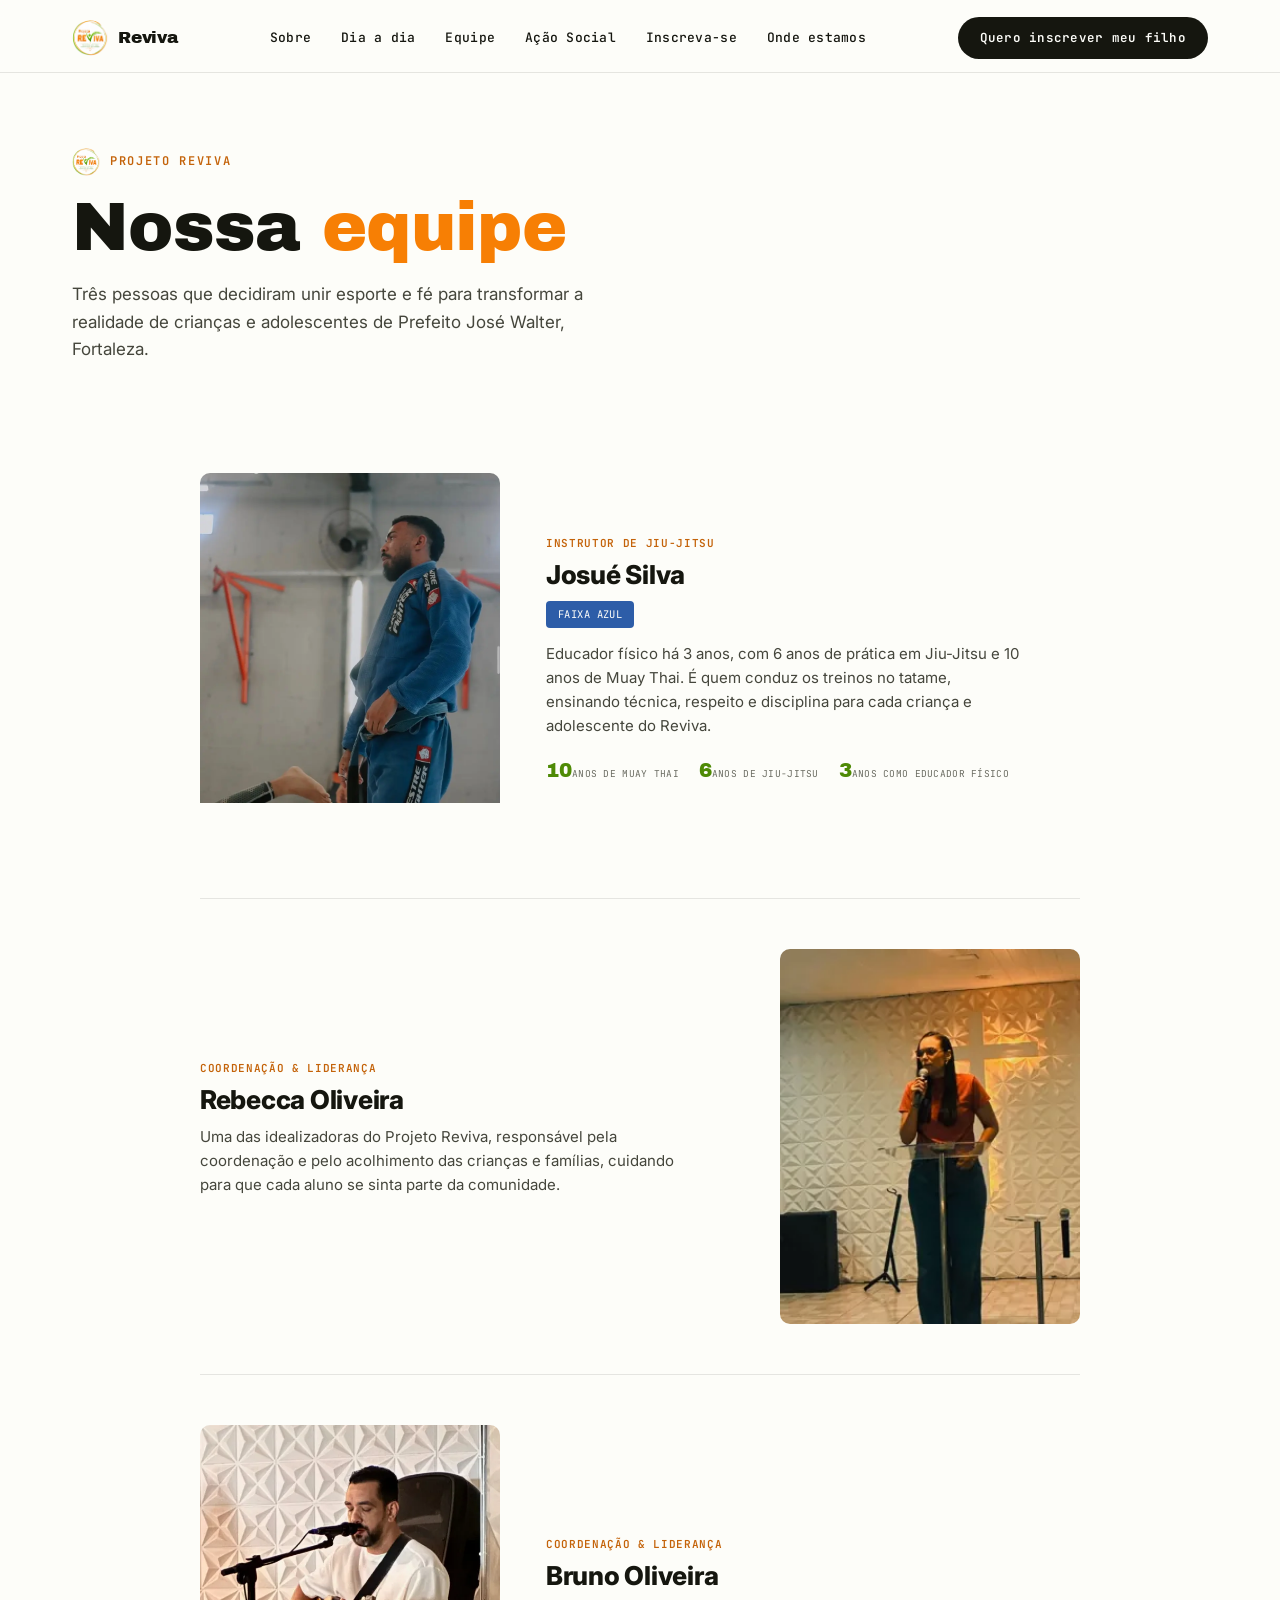
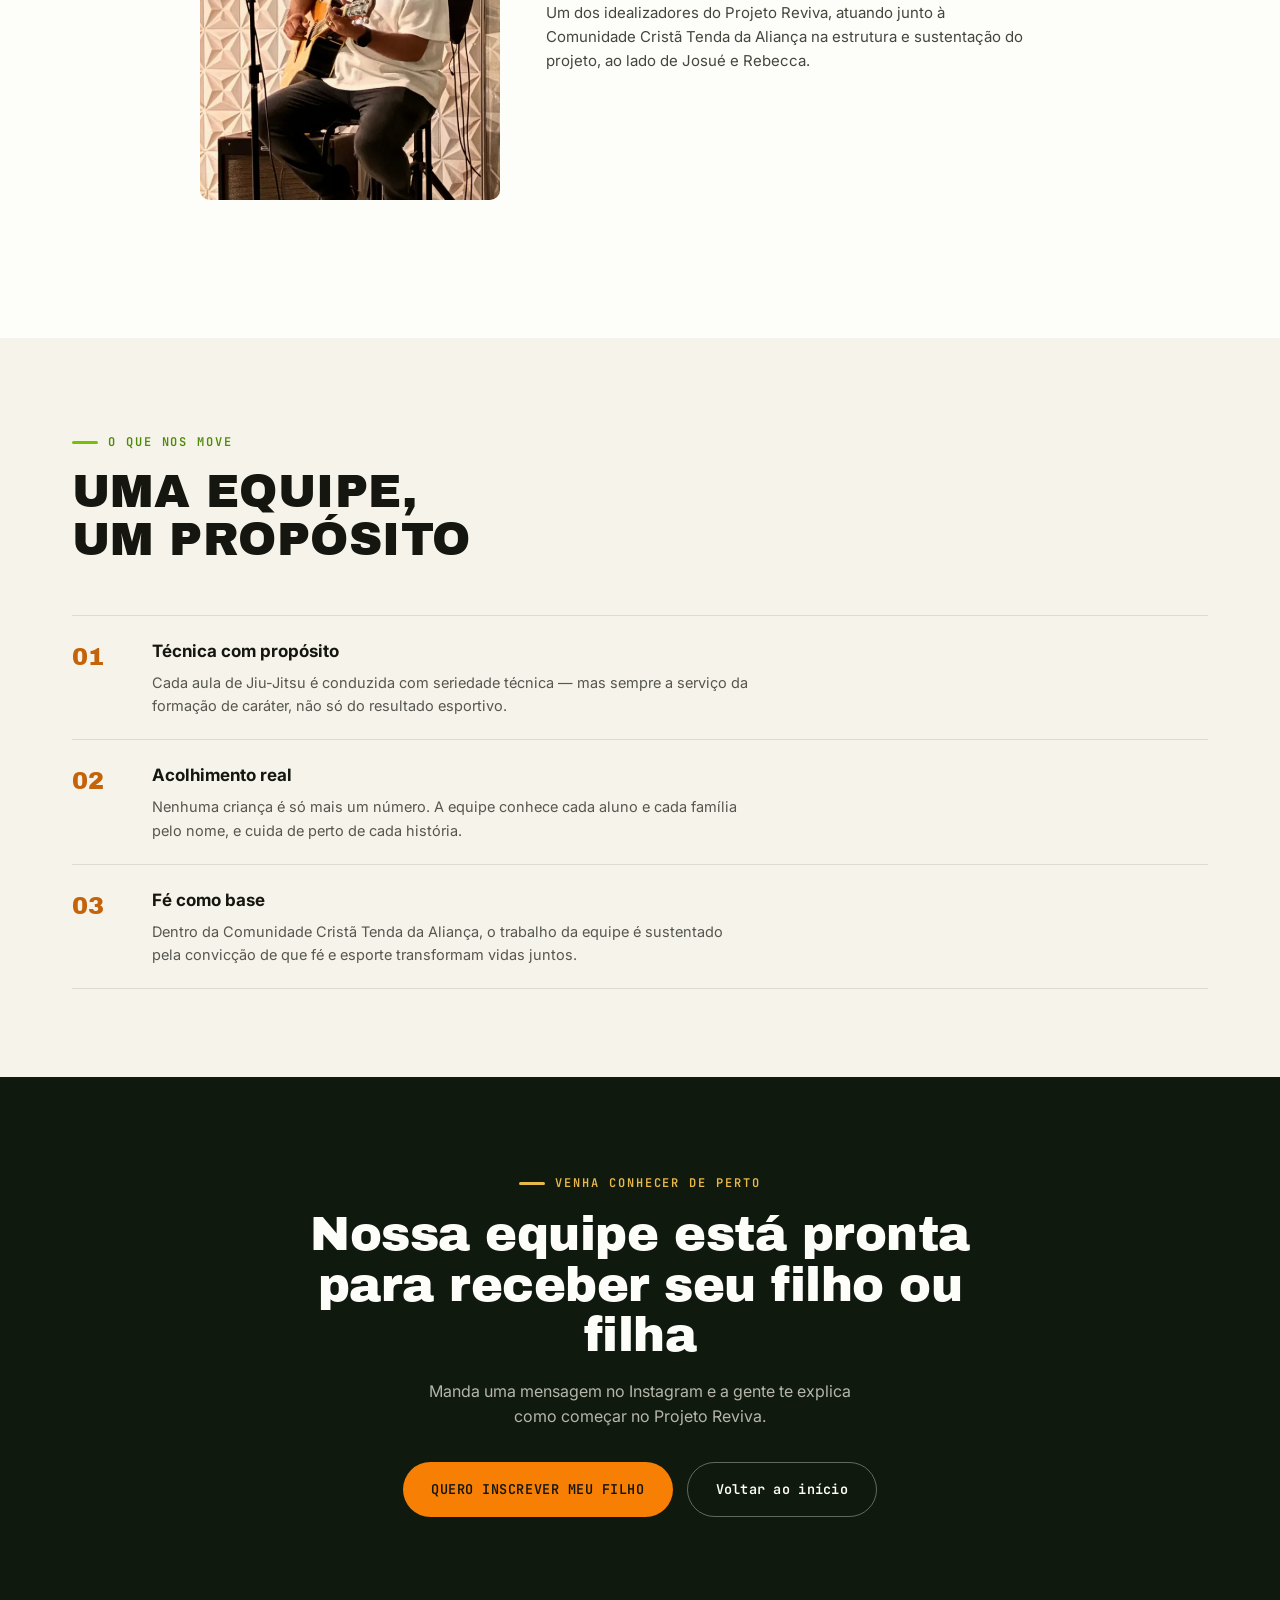
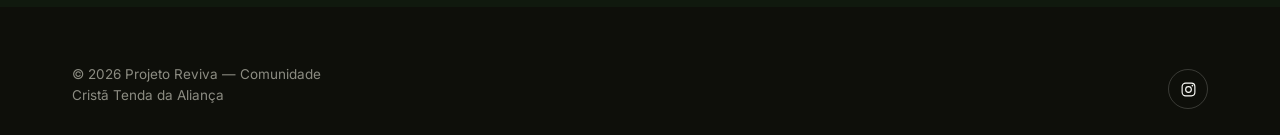
==== commit b78de64e: "v8: clean urls, fundo verde e mais detalhes com a cor do projeto" ====
--- a/equipe.html
+++ b/equipe.html
@@ -16,7 +16,7 @@
 <meta name="twitter:image" content="https://projetoreviva.vercel.app/img/lideres-conversando.jpg">
 
 <link rel="icon" type="image/png" href="img/logo-reviva-small.png">
-<link rel="canonical" href="https://projetoreviva.vercel.app/equipe.html">
+<link rel="canonical" href="https://projetoreviva.vercel.app/equipe">
 <link rel="preconnect" href="https://fonts.googleapis.com">
 <link rel="preconnect" href="https://fonts.gstatic.com" crossorigin>
 <link href="https://fonts.googleapis.com/css2?family=Archivo+Black&family=Inter:wght@400;500;600;700;800;900&family=JetBrains+Mono:wght@400;500;600&display=swap" rel="stylesheet">
@@ -29,19 +29,19 @@
 
 <header>
   <div class="header-inner wrap">
-    <a href="index.html" class="logo" aria-label="Página inicial do Projeto Reviva">
+    <a href="/" class="logo" aria-label="Página inicial do Projeto Reviva">
       <img src="img/logo-reviva-small.png" alt="Logo Projeto Reviva">
       <span class="logo-text">Reviva</span>
     </a>
     <nav class="desktop-nav">
-      <a href="index.html#sobre">Sobre</a>
-      <a href="index.html#dia-a-dia">Dia a dia</a>
-      <a href="equipe.html">Equipe</a>
-      <a href="index.html#acao-social">Ação Social</a>
-      <a href="index.html#inscricao">Inscreva-se</a>
-      <a href="index.html#local">Onde estamos</a>
+      <a href="/#sobre">Sobre</a>
+      <a href="/#dia-a-dia">Dia a dia</a>
+      <a href="/equipe">Equipe</a>
+      <a href="/#acao-social">Ação Social</a>
+      <a href="/#inscricao">Inscreva-se</a>
+      <a href="/#local">Onde estamos</a>
     </nav>
-    <a class="header-cta desktop-only" href="index.html#inscricao">Quero inscrever meu filho</a>
+    <a class="header-cta desktop-only" href="/#inscricao">Quero inscrever meu filho</a>
     <button class="menu-toggle" id="menuToggle" aria-label="Abrir menu" aria-expanded="false" aria-controls="mobileMenu">
       <svg class="icon-open" viewBox="0 0 24 24" fill="none"><path d="M4 7h16M4 12h16M4 17h16" stroke="#15160F" stroke-width="2" stroke-linecap="round"/></svg>
       <svg class="icon-close" viewBox="0 0 24 24" fill="none"><path d="M6 6l12 12M18 6L6 18" stroke="#15160F" stroke-width="2" stroke-linecap="round"/></svg>
@@ -51,18 +51,18 @@
 
 <div class="mobile-menu" id="mobileMenu">
   <nav>
-    <a href="index.html#sobre" class="mm-link">Sobre</a>
-    <a href="index.html#dia-a-dia" class="mm-link">Dia a dia</a>
-    <a href="equipe.html" class="mm-link">Equipe</a>
-    <a href="index.html#acao-social" class="mm-link">Ação Social</a>
-    <a href="index.html#inscricao" class="mm-link">Inscreva-se</a>
-    <a href="index.html#local" class="mm-link">Onde estamos</a>
+    <a href="/#sobre" class="mm-link">Sobre</a>
+    <a href="/#dia-a-dia" class="mm-link">Dia a dia</a>
+    <a href="/equipe" class="mm-link">Equipe</a>
+    <a href="/#acao-social" class="mm-link">Ação Social</a>
+    <a href="/#inscricao" class="mm-link">Inscreva-se</a>
+    <a href="/#local" class="mm-link">Onde estamos</a>
   </nav>
-  <a href="index.html#inscricao" class="btn btn-primary">Quero inscrever meu filho</a>
+  <a href="/#inscricao" class="btn btn-primary">Quero inscrever meu filho</a>
   <p class="mobile-menu-footer mt-32">Comunidade Cristã Tenda da Aliança<br>Fortaleza · CE</p>
 </div>
 
-<a href="index.html#inscricao" class="floating-cta" id="floatingCta">
+<a href="/#inscricao" class="floating-cta" id="floatingCta">
   Inscrever meu filho →
 </a>
 
@@ -155,8 +155,8 @@
       <h2>Nossa equipe está pronta para receber seu filho ou filha</h2>
       <p class="sub">Manda uma mensagem no Instagram e a gente te explica como começar no Projeto Reviva.</p>
       <div class="cta-final-actions">
-        <a href="index.html#inscricao" class="btn btn-primary">Quero inscrever meu filho</a>
-        <a href="index.html" class="btn btn-outline-light">Voltar ao início</a>
+        <a href="/#inscricao" class="btn btn-primary">Quero inscrever meu filho</a>
+        <a href="/" class="btn btn-outline-light">Voltar ao início</a>
       </div>
     </div>
   </section>
--- a/style.css
+++ b/style.css
@@ -5,6 +5,7 @@
 
 :root {
   --ink: #15160F;
+  --ink-forest: #10190E;
   --ink-soft: #2A2B23;
   --paper: #FDFDF9;
   --paper-warm: #F6F3EA;
--- a/equipe.css
+++ b/equipe.css
@@ -30,6 +30,8 @@
   }
 
   .valores { background: var(--paper-warm); }
+  .valores .eyebrow { color: var(--green-deep); }
+  .valores .eyebrow::before { background: var(--green); }
   .valores-grid { display: flex; flex-direction: column; margin-top: 36px; }
   .valor-row { display: grid; grid-template-columns: 60px 1fr; gap: 20px; padding: 22px 0; border-top: 1px solid var(--line); }
   .valor-row:last-child { border-bottom: 1px solid var(--line); }
@@ -37,7 +39,7 @@
   .valor-row h4 { font-family: var(--body); font-weight: 700; font-size: 17px; margin-bottom: 6px; color: var(--ink); }
   .valor-row p { font-size: 14.5px; color: #565750; max-width: 600px; }
 
-  .cta-final { background: var(--ink); color: var(--paper); text-align: center; padding: 90px 0; }
+  .cta-final { background: var(--ink-forest); color: var(--paper); text-align: center; padding: 90px 0; }
   @media (max-width: 640px) { .cta-final { padding: 60px 0; } }
   .cta-final h2 { font-size: clamp(30px, 5vw, 48px); margin: 16px auto 18px; max-width: 680px; color: var(--paper); }
   .cta-final p.sub { font-size: 16px; max-width: 460px; margin: 0 auto 32px; color: #B5B5AA; }
